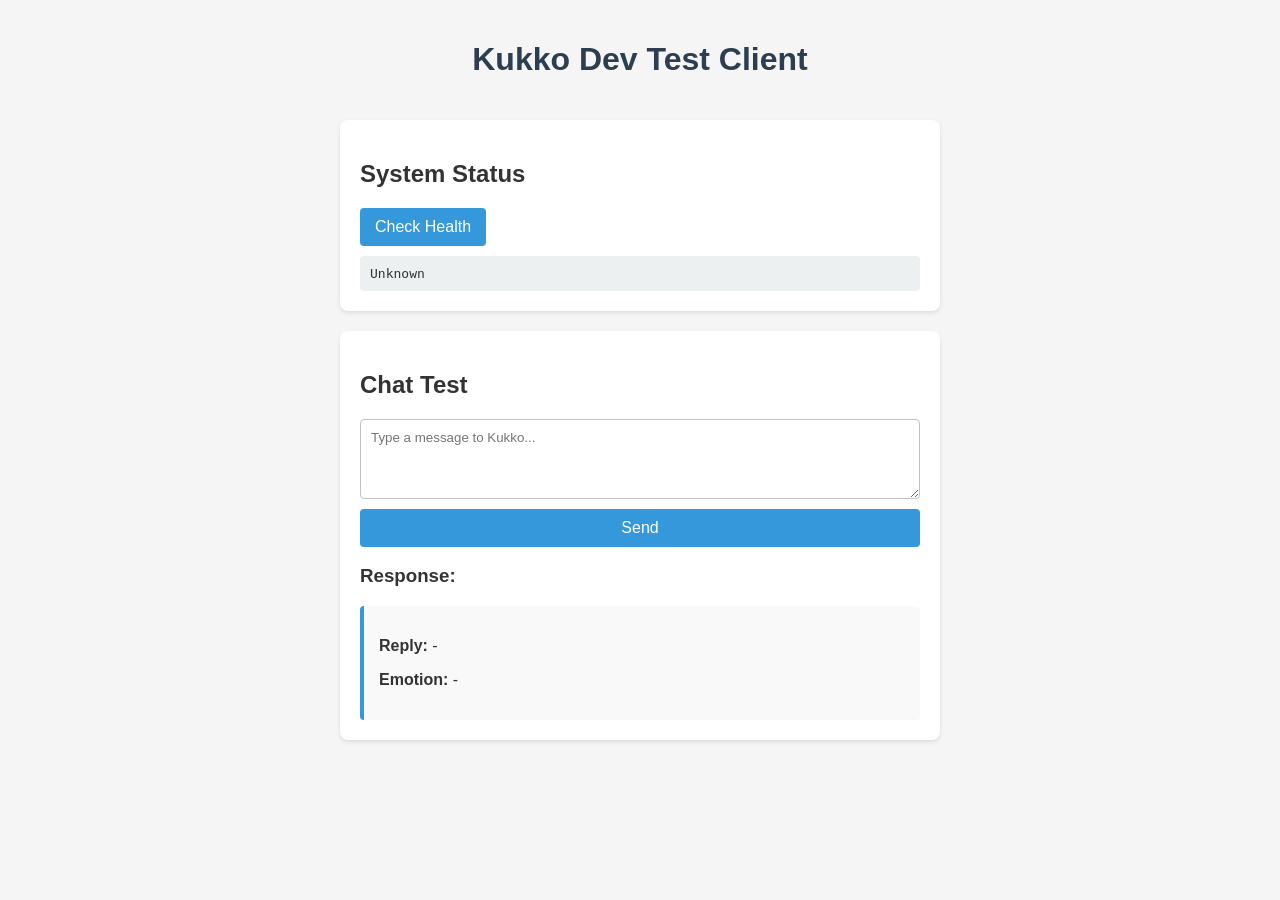
==== dev/test-client/index.html @ e2ce8977 "chore: Phase 0 foundation setup" ====
<!DOCTYPE html>
<html lang="en">
<head>
    <meta charset="UTF-8">
    <meta name="viewport" content="width=device-width, initial-scale=1.0">
    <title>Kukko Dev Test Client</title>
    <link rel="stylesheet" href="style.css">
</head>
<body>
    <div class="container">
        <h1>Kukko Dev Test Client</h1>
        
        <div class="card health-section">
            <h2>System Status</h2>
            <button id="health-btn">Check Health</button>
            <div id="health-status" class="status-box">Unknown</div>
        </div>

        <div class="card chat-section">
            <h2>Chat Test</h2>
            <div class="chat-controls">
                <textarea id="chat-input" placeholder="Type a message to Kukko..."></textarea>
                <button id="chat-btn">Send</button>
            </div>
            
            <h3>Response:</h3>
            <div class="response-container">
                <p><strong>Reply:</strong> <span id="chat-reply">-</span></p>
                <p><strong>Emotion:</strong> <span id="chat-emotion">-</span></p>
            </div>
        </div>
        
        <div id="error-box" class="error-box hidden"></div>
    </div>

    <script src="app.js"></script>
</body>
</html>
---- dev/test-client/style.css ----
body {
    font-family: -apple-system, BlinkMacSystemFont, "Segoe UI", Roboto, Helvetica, Arial, sans-serif;
    background-color: #f5f5f5;
    color: #333;
    max-width: 600px;
    margin: 0 auto;
    padding: 20px;
}

.container {
    display: flex;
    flex-direction: column;
    gap: 20px;
}

h1 {
    text-align: center;
    color: #2c3e50;
}

.card {
    background: #fff;
    border-radius: 8px;
    padding: 20px;
    box-shadow: 0 2px 4px rgba(0,0,0,0.1);
}

button {
    background-color: #3498db;
    color: white;
    border: none;
    padding: 10px 15px;
    border-radius: 4px;
    cursor: pointer;
    font-size: 16px;
    transition: background 0.3s;
}

button:hover {
    background-color: #2980b9;
}

button:disabled {
    background-color: #95a5a6;
    cursor: not-allowed;
}

.status-box {
    margin-top: 10px;
    padding: 10px;
    background-color: #ecf0f1;
    border-radius: 4px;
    font-family: monospace;
}

.chat-controls {
    display: flex;
    flex-direction: column;
    gap: 10px;
}

textarea {
    width: 100%;
    height: 80px;
    padding: 10px;
    border: 1px solid #bdc3c7;
    border-radius: 4px;
    resize: vertical;
    font-family: inherit;
    box-sizing: border-box;
}

.response-container {
    background-color: #f9f9f9;
    padding: 15px;
    border-radius: 4px;
    border-left: 4px solid #3498db;
}

.error-box {
    background-color: #ffcccc;
    color: #cc0000;
    padding: 15px;
    border-radius: 4px;
    border-left: 4px solid #cc0000;
}

.hidden {
    display: none;
}
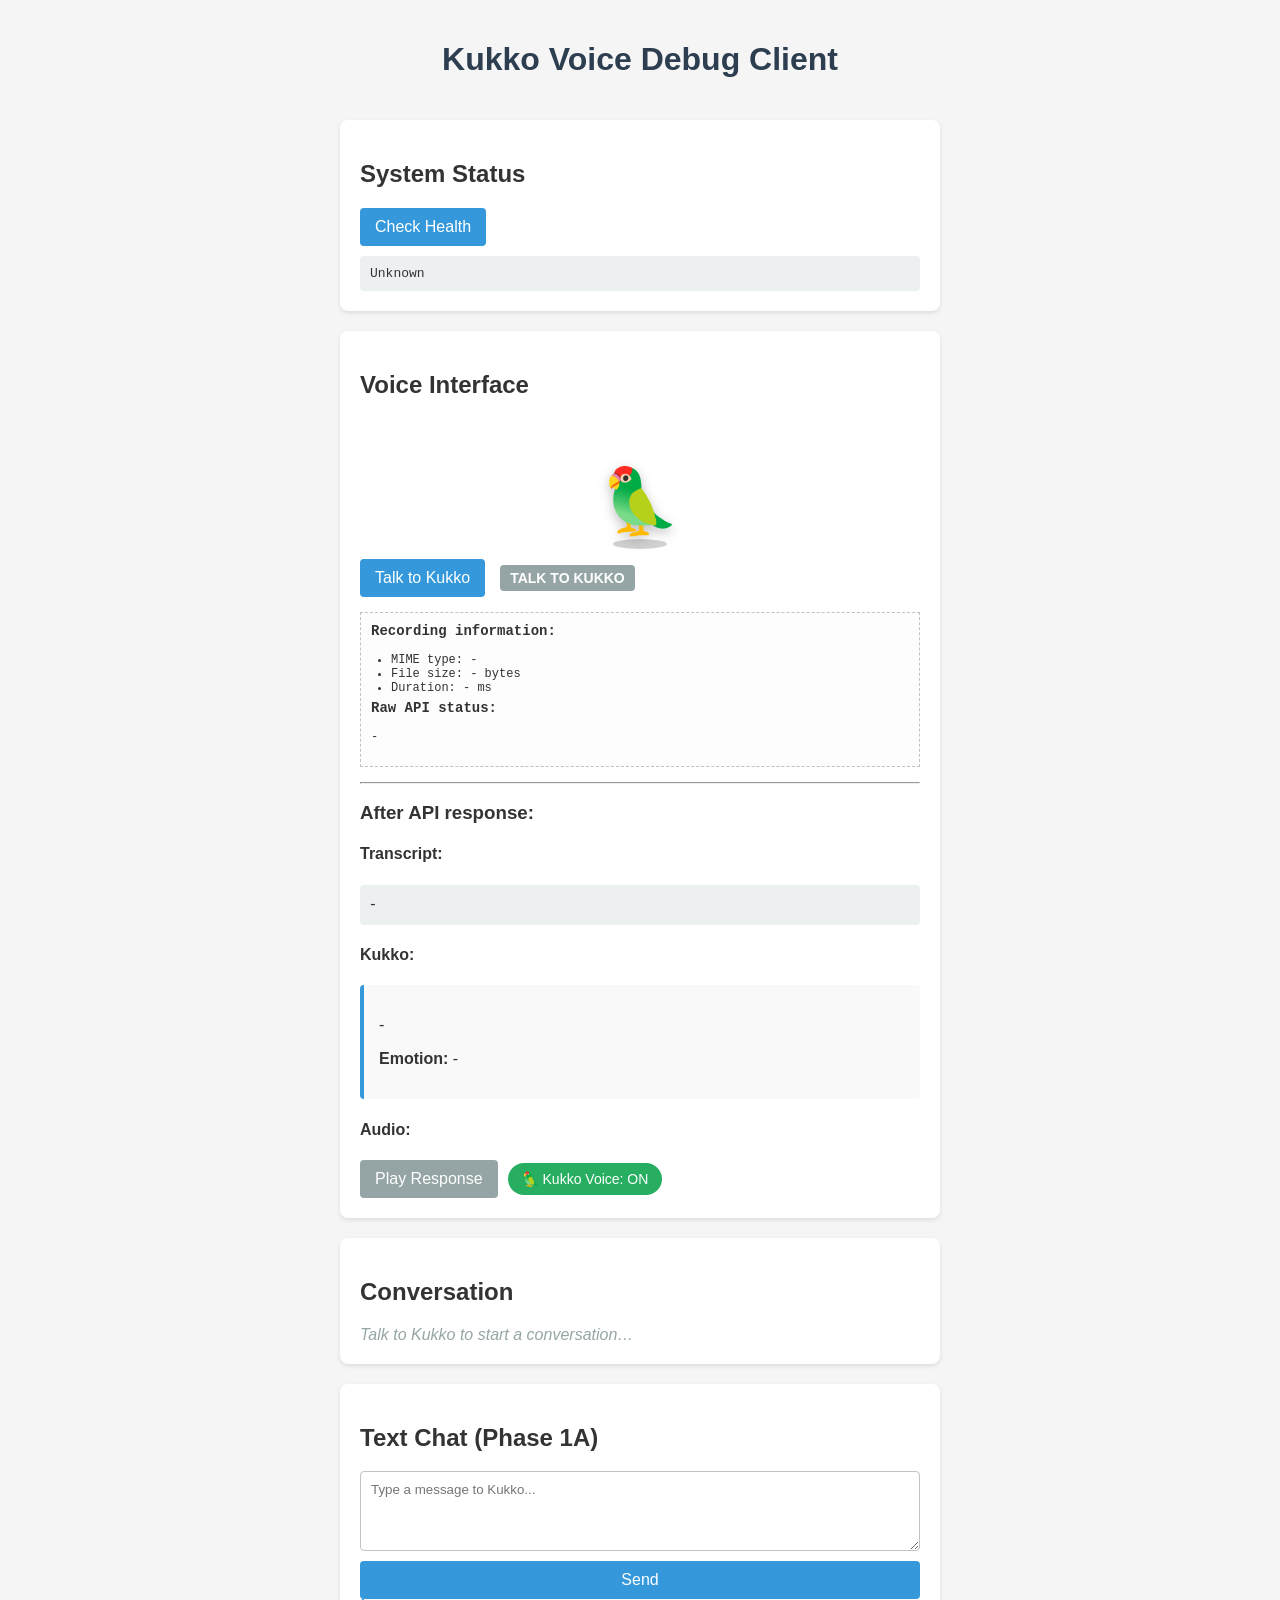
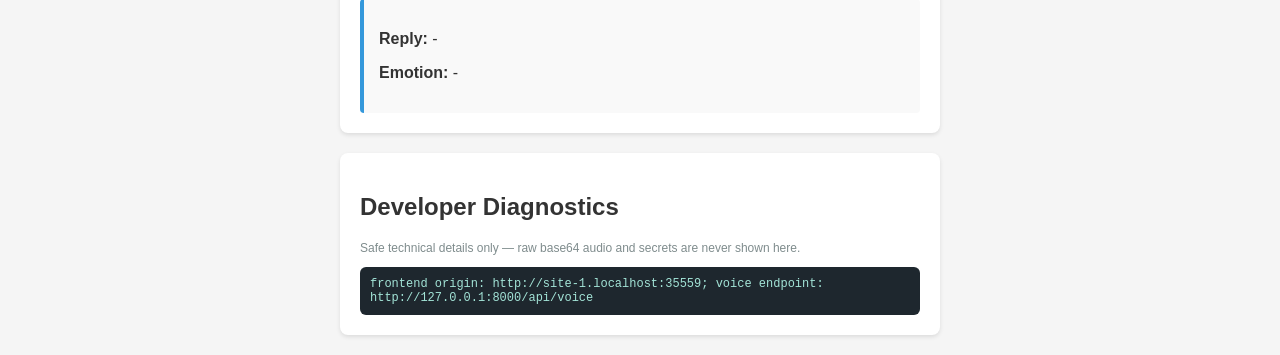
==== commit b56f43a1: "Complete Kukko voice and extension integration" ====
--- a/dev/test-client/index.html
+++ b/dev/test-client/index.html
@@ -1,38 +1,107 @@
 <!DOCTYPE html>
 <html lang="en">
+
 <head>
     <meta charset="UTF-8">
     <meta name="viewport" content="width=device-width, initial-scale=1.0">
-    <title>Kukko Dev Test Client</title>
+    <title>Kukko Voice Debug Client</title>
     <link rel="stylesheet" href="style.css">
 </head>
+
 <body>
     <div class="container">
-        <h1>Kukko Dev Test Client</h1>
-        
+        <h1>Kukko Voice Debug Client</h1>
+
         <div class="card health-section">
             <h2>System Status</h2>
             <button id="health-btn">Check Health</button>
             <div id="health-status" class="status-box">Unknown</div>
         </div>
 
+        <div class="card voice-section">
+            <h2>Voice Interface</h2>
+
+            <!-- Kukko character (Part 5): reacts to UI state + emotion via data attributes -->
+            <div class="parrot-stage">
+                <div id="kukko-parrot" data-state="idle" data-emotion="neutral" aria-live="polite">
+                    <span class="parrot-body">🦜</span>
+                    <span class="parrot-shadow"></span>
+                </div>
+            </div>
+
+            <div class="voice-controls">
+                <button id="mic-btn">Talk to Kukko</button>
+                <button id="record-again-btn" class="hidden">Record Again</button>
+                <div id="kukko-state" class="kukko-state state-idle">IDLE</div>
+            </div>
+
+            <!-- Voice-specific, user-friendly errors (Part 10) -->
+            <div id="voice-error" class="error-box hidden"></div>
+
+            <div class="debug-info">
+                <h3>Recording information:</h3>
+                <ul>
+                    <li>MIME type: <span id="debug-mime">-</span></li>
+                    <li>File size: <span id="debug-size">-</span> bytes</li>
+                    <li>Duration: <span id="debug-duration">-</span> ms</li>
+                </ul>
+                <h3>Raw API status:</h3>
+                <p id="debug-api-status">-</p>
+            </div>
+
+            <hr>
+
+            <h3>After API response:</h3>
+
+            <h4>Transcript:</h4>
+            <div class="transcript-box" id="voice-transcript">-</div>
+
+            <h4>Kukko:</h4>
+            <div class="response-container">
+                <p><span id="voice-reply">-</span></p>
+                <p><strong>Emotion:</strong> <span id="voice-emotion">-</span></p>
+            </div>
+
+            <h4>Audio:</h4>
+            <div class="audio-controls">
+                <button id="play-btn" disabled>Play Response</button>
+                <button id="kukko-voice-toggle" class="kukko-voice-toggle is-on">🦜 Kukko Voice: ON</button>
+                <span id="voice-latency" class="latency-box"></span>
+            </div>
+        </div>
+
+        <!-- Conversation history (Part 6): full session kept visible -->
+        <div class="card conversation-section">
+            <h2>Conversation</h2>
+            <div id="history-list" class="history-list">
+                <div class="history-empty">Talk to Kukko to start a conversation…</div>
+            </div>
+        </div>
+
         <div class="card chat-section">
-            <h2>Chat Test</h2>
+            <h2>Text Chat (Phase 1A)</h2>
             <div class="chat-controls">
                 <textarea id="chat-input" placeholder="Type a message to Kukko..."></textarea>
                 <button id="chat-btn">Send</button>
             </div>
-            
-            <h3>Response:</h3>
             <div class="response-container">
                 <p><strong>Reply:</strong> <span id="chat-reply">-</span></p>
                 <p><strong>Emotion:</strong> <span id="chat-emotion">-</span></p>
             </div>
         </div>
-        
+
         <div id="error-box" class="error-box hidden"></div>
+
+        <!-- Developer diagnostics (Part 7): kept out of the demo flow -->
+        <div class="card debug-section">
+            <h2>Developer Diagnostics</h2>
+            <p class="debug-note">Safe technical details only — raw base64 audio and secrets are never shown here.</p>
+            <div id="debug-log" class="debug-log"></div>
+        </div>
     </div>
 
+    <script src="kukko-voice.js"></script>
     <script src="app.js"></script>
 </body>
-</html>
+
+</html>
--- a/dev/test-client/style.css
+++ b/dev/test-client/style.css
@@ -88,3 +88,256 @@
 .hidden {
     display: none;
 }
+
+.voice-controls {
+    display: flex;
+    align-items: center;
+    gap: 15px;
+    margin-bottom: 15px;
+}
+
+.transcript-box {
+    background-color: #ecf0f1;
+    padding: 10px;
+    border-radius: 4px;
+    margin-bottom: 15px;
+    min-height: 20px;
+    font-style: italic;
+}
+
+.kukko-state {
+    font-weight: bold;
+    padding: 5px 10px;
+    border-radius: 4px;
+    color: white;
+    text-transform: uppercase;
+    font-size: 14px;
+}
+
+.state-idle { background-color: #95a5a6; }
+.state-listening { background-color: #e74c3c; animation: pulse 1s infinite; }
+.state-processing { background-color: #f39c12; }
+.state-talking { background-color: #2ecc71; }
+.state-error { background-color: #c0392b; }
+
+/* Emotion mappings applied to the card */
+.emotion-neutral { border: 2px solid transparent; }
+.emotion-happy { border: 2px solid #2ecc71; background-color: #eafaf1; }
+.emotion-sarcastic { border: 2px solid #9b59b6; background-color: #f5eef8; }
+.emotion-annoyed { border: 2px solid #e67e22; background-color: #fdf2e9; }
+.emotion-angry { border: 2px solid #c0392b; background-color: #fdedec; }
+.emotion-sad { border: 2px solid #5dade2; background-color: #ebf5fb; }
+.emotion-excited { border: 2px solid #f1c40f; background-color: #fef9e7; }
+.emotion-surprised { border: 2px solid #3498db; background-color: #ebf5fb; }
+.emotion-sleepy { border: 2px solid #34495e; background-color: #eaecee; }
+.emotion-confused { border: 2px solid #bdc3c7; background-color: #fbfcfc; }
+.emotion-thinking { border: 2px solid #f39c12; background-color: #fef5e7; }
+.emotion-listening { border: 2px solid #e74c3c; background-color: #fdedec; }
+.emotion-talking { border: 2px solid #2ecc71; background-color: #eafaf1; }
+
+.debug-info {
+    background: #fdfdfd;
+    border: 1px dashed #bdc3c7;
+    padding: 10px;
+    margin-bottom: 15px;
+    font-family: monospace;
+    font-size: 12px;
+}
+
+.debug-info h3 {
+    margin-top: 0;
+    font-size: 14px;
+}
+
+.debug-info ul {
+    margin: 5px 0;
+    padding-left: 20px;
+}
+
+.audio-controls {
+    margin-top: 10px;
+    display: flex;
+    align-items: center;
+    gap: 10px;
+    flex-wrap: wrap;
+}
+
+/* Kukko Voice toggle button */
+.kukko-voice-toggle {
+    background-color: #7f8c8d;
+    font-size: 14px;
+    padding: 8px 14px;
+    border-radius: 20px;
+    transition: background 0.25s, transform 0.15s;
+}
+
+.kukko-voice-toggle.is-on {
+    background-color: #27ae60;
+}
+
+.kukko-voice-toggle:hover {
+    transform: scale(1.04);
+    background-color: #229954;
+}
+
+.kukku-voice-toggle.is-on:hover {
+    background-color: #229954;
+}
+
+.kukko-voice-toggle:not(.is-on):hover {
+    background-color: #6c7a7d;
+}
+
+@keyframes pulse {
+    0% { opacity: 1; }
+    50% { opacity: 0.6; }
+    100% { opacity: 1; }
+}
+
+/* ============================================================
+   KUKKO CHARACTER (Part 5) — data-attribute driven states
+   ============================================================ */
+.parrot-stage {
+    display: flex;
+    justify-content: center;
+    align-items: flex-end;
+    height: 130px;
+    margin-bottom: 10px;
+}
+
+#kukko-parrot {
+    position: relative;
+    display: flex;
+    flex-direction: column;
+    align-items: center;
+    transform-origin: 50% 90%;
+}
+
+.parrot-body {
+    font-size: 64px;
+    line-height: 1;
+    display: inline-block;
+    filter: drop-shadow(0 4px 6px rgba(0, 0, 0, 0.25));
+}
+
+.parrot-shadow {
+    width: 54px;
+    height: 10px;
+    margin-top: 6px;
+    background: rgba(0, 0, 0, 0.18);
+    border-radius: 50%;
+}
+
+/* --- State animations --- */
+#kukko-parrot[data-state="idle"] .parrot-body { animation: idle-float 3s ease-in-out infinite; }
+#kukko-parrot[data-state="listening"] .parrot-body { animation: listen-tilt 0.9s ease-in-out infinite; }
+#kukko-parrot[data-state="processing"] .parrot-body { animation: think-wobble 1.1s ease-in-out infinite; }
+#kukko-parrot[data-state="talking"] .parrot-body { animation: talk-bob 0.45s ease-in-out infinite; }
+#kukko-parrot[data-state="error"] .parrot-body { animation: shake 0.4s ease-in-out 2; }
+
+@keyframes idle-float {
+    0%, 100% { transform: translateY(0); }
+    50% { transform: translateY(-6px); }
+}
+@keyframes listen-tilt {
+    0%, 100% { transform: rotate(-6deg); }
+    50% { transform: rotate(6deg); }
+}
+@keyframes think-wobble {
+    0%, 100% { transform: rotate(-3deg) translateY(0); }
+    50% { transform: rotate(3deg) translateY(-3px); }
+}
+@keyframes talk-bob {
+    0%, 100% { transform: translateY(0) scale(1); }
+    50% { transform: translateY(-5px) scale(1.04); }
+}
+@keyframes shake {
+    0%, 100% { transform: translateX(0); }
+    25% { transform: translateX(-6px); }
+    75% { transform: translateX(6px); }
+}
+
+/* --- Emotion overlays (Part 4) — lightweight, state animations still apply --- */
+#kukko-parrot[data-state="idle"][data-emotion="happy"] .parrot-body { animation: emotion-bounce 0.7s ease-in-out infinite; }
+#kukko-parrot[data-state="idle"][data-emotion="excited"] .parrot-body { animation: emotion-bounce 0.5s ease-in-out infinite; }
+#kukko-parrot[data-state="idle"][data-emotion="angry"] .parrot-body,
+#kukko-parrot[data-state="idle"][data-emotion="annoyed"] .parrot-body { animation: emotion-shake 0.5s ease-in-out infinite; }
+#kukko-parrot[data-state="idle"][data-emotion="sleepy"] .parrot-body { animation: idle-float 5s ease-in-out infinite; filter: grayscale(0.5) brightness(0.9); }
+#kukko-parrot[data-state="idle"][data-emotion="surprised"] .parrot-body { animation: emotion-pop 0.6s ease-in-out infinite; }
+#kukko-parrot[data-emotion="sad"] .parrot-body { filter: grayscale(0.4) brightness(0.92); }
+#kukko-parrot[data-state="idle"][data-emotion="sarcastic"] .parrot-body { animation: think-wobble 1.6s ease-in-out infinite; }
+#kukko-parrot[data-state="idle"][data-emotion="confused"] .parrot-body { animation: think-wobble 1.4s ease-in-out infinite; }
+
+@keyframes emotion-bounce {
+    0%, 100% { transform: translateY(0); }
+    50% { transform: translateY(-10px); }
+}
+@keyframes emotion-shake {
+    0%, 100% { transform: rotate(-5deg); }
+    50% { transform: rotate(5deg); }
+}
+@keyframes emotion-pop {
+    0%, 100% { transform: scale(1); }
+    40% { transform: scale(1.18); }
+}
+
+/* ============================================================
+   CONVERSATION HISTORY (Part 6)
+   ============================================================ */
+.conversation-section .history-list {
+    max-height: 260px;
+    overflow-y: auto;
+    display: flex;
+    flex-direction: column;
+    gap: 8px;
+}
+
+.history-empty { color: #95a5a6; font-style: italic; }
+
+.history-entry {
+    padding: 8px 12px;
+    border-radius: 6px;
+    background: #f4f6f7;
+}
+
+.history-user { border-left: 4px solid #3498db; }
+.history-kukko { border-left: 4px solid #27ae60; }
+
+.history-label { font-weight: bold; margin-right: 8px; font-size: 12px; color: #566573; }
+.history-emotion { margin-left: 8px; font-size: 12px; color: #7f8c8d; }
+.history-text { white-space: pre-wrap; word-break: break-word; }
+
+/* ============================================================
+   MISC: latency, busy mic, debug log
+   ============================================================ */
+.latency-box {
+    font-family: monospace;
+    font-size: 13px;
+    color: #566573;
+}
+
+#mic-btn.is-busy {
+    background-color: #95a5a6;
+    cursor: not-allowed;
+}
+
+#voice-error { margin-bottom: 15px; }
+
+.debug-section .debug-note {
+    font-size: 12px;
+    color: #7f8c8d;
+    margin-top: 0;
+}
+
+.debug-log {
+    background: #1e272e;
+    color: #a3e4d7;
+    font-family: monospace;
+    font-size: 12px;
+    padding: 10px;
+    border-radius: 6px;
+    max-height: 140px;
+    overflow-y: auto;
+}
+
+.debug-log:empty::after { content: "(no events yet)"; color: #566573; }
